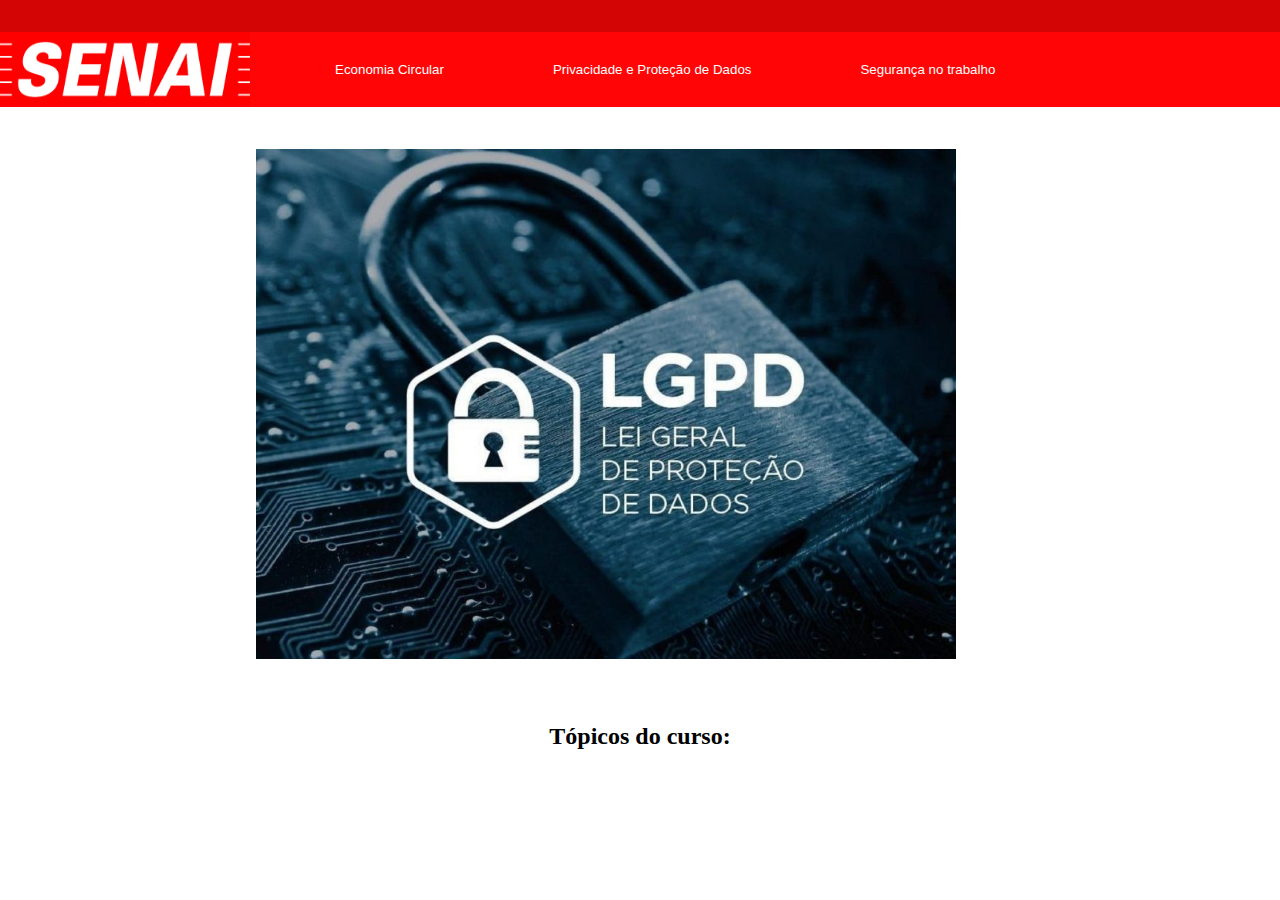
==== lgpd.html @ a4773205 "atualizacao1-gui" ====
<!DOCTYPE html>
<html lang="pt-br" dir="ltr">
<head>
    <title>Senai | Segurança no Trabalho </title>
    <meta charset="UTF-8">
    <meta name="viewport" content="width=device-width, initial-scale=1.0">
    <link rel="stylesheet" href="assets/css/lgpd.css">
</head>
<body>
    <header class="cabecalho">
        
    </header>
    <section class="secao">
        <img class="senai" src="assets/img/Banner Informativo.png" alt="Logo da instituição SENAI-SP">
        <nav>
            <a href=""><button class="botao">Economia Circular</button></a>
            <a href=""><button class="botao">Privacidade e Proteção de Dados </button></a>
            <a href=""><button class="botao">Segurança no trabalho</button></a>
        </nav>
    </section>
    <section class="secao1"></section>
    <section class="imagem">
        <img class="fotolgpd" src="assets/img/lgpd-vanzolini-1200x874-1-1024x746.jpg" alt="">
    </section>
    <section class="outrasection">
        <h2>Tópicos do curso:</h2>
    </section>
</body>
</html>
---- assets/css/lgpd.css ----
* {
    margin: 0;
    padding: 0;
}

header.cabecalho {
    background-color: #d40505;
    padding: 1em;
}

section nav a button.botao {
    background-color: #ff0505; 
    color: white; 
    padding: 10px 20px; 
    border-style: none; 
    border-radius: 10px;
    cursor: pointer; 
    transition: 0.3s ease, 0.3s ease; 
    margin-top: 20px;
    margin-left: 65px;
}

section nav a button.botao:hover {
    background-color: #d40505; 
    transform: scale(1.05); 
}
    

section img.senai {
    width: 250px;
    height: 75px;
}

section.secao{
    text-align: none;
    display:flex;

}

section {
    background-color: #ff0505;
}

section.secao1 {
    background-color:white;
    padding: 1px;
}
img.fotolgpd {
    width: 700px;
    padding-top: 40px;
    padding-left: 256px;
    padding-right: 300px;
    padding-bottom: 60px;
}
section.imagem {
    background-color: white;
}
section h2 {
    text-align: center;
}
section.outrasection {
    background-color: white;
}
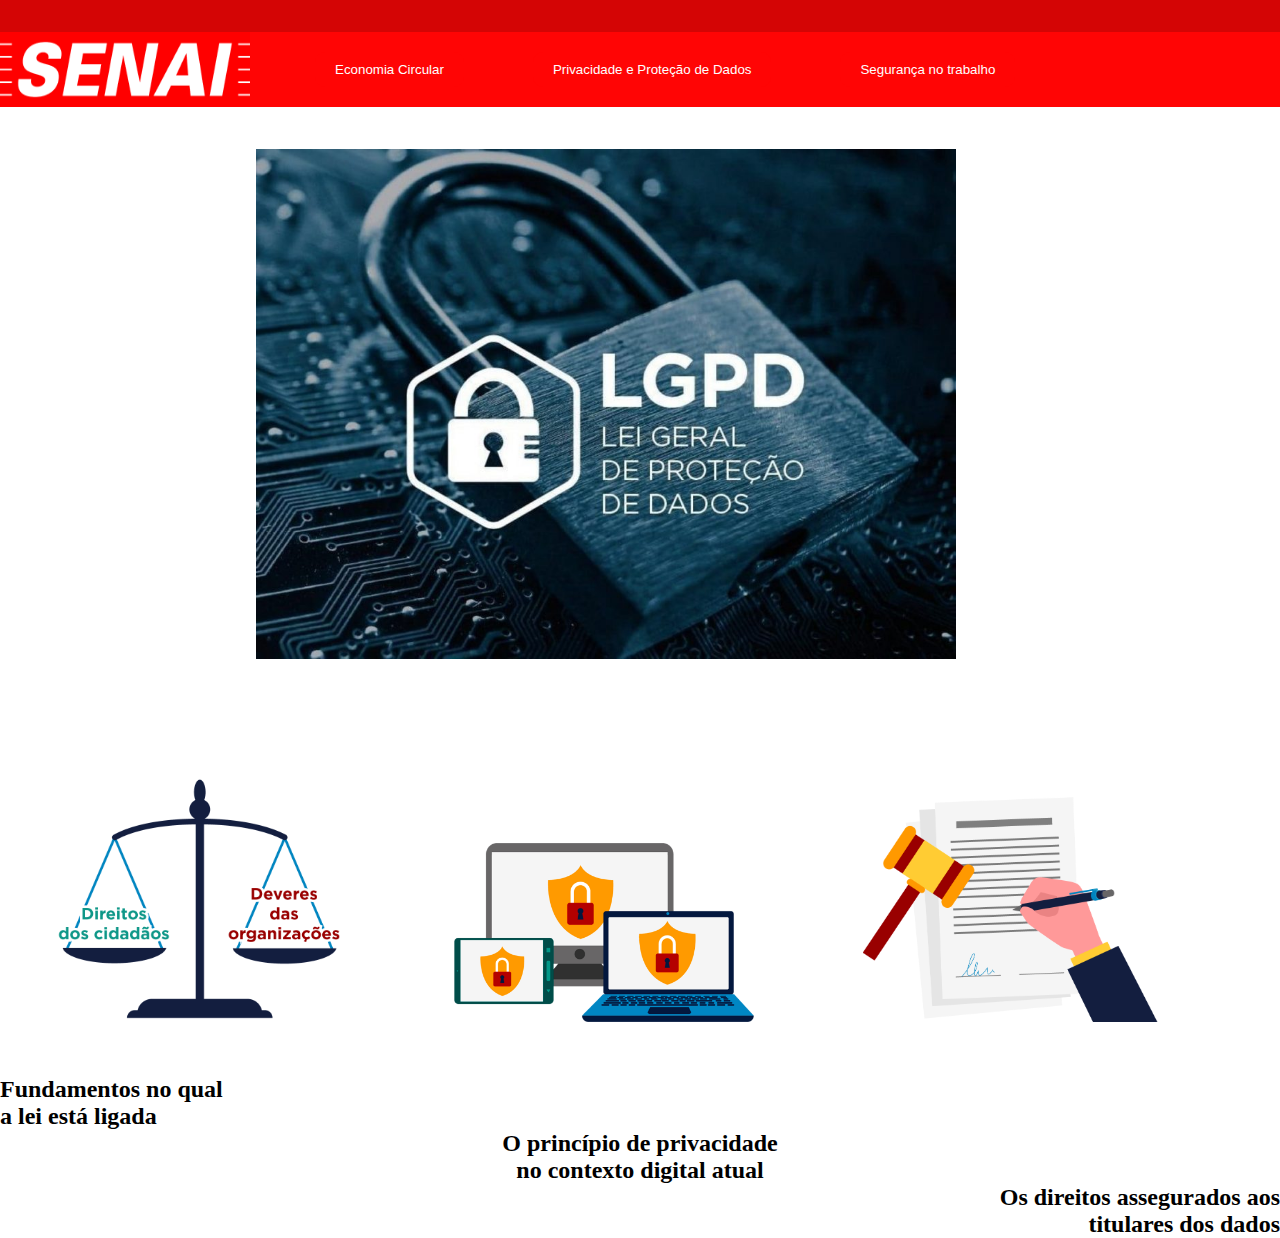
==== commit 9bd31040: "atualização3" ====
--- a/lgpd.html
+++ b/lgpd.html
@@ -13,17 +13,23 @@
     <section class="secao">
         <img class="senai" src="assets/img/Banner Informativo.png" alt="Logo da instituição SENAI-SP">
         <nav>
-            <a href=""><button class="botao">Economia Circular</button></a>
-            <a href=""><button class="botao">Privacidade e Proteção de Dados </button></a>
-            <a href=""><button class="botao">Segurança no trabalho</button></a>
+            <a href="economia.html"><button class="botao">Economia Circular</button></a>
+            <a href="lgpd.html"><button class="botao">Privacidade e Proteção de Dados </button></a>
+            <a href="index.html"><button class="botao">Segurança no trabalho</button></a>
         </nav>
     </section>
     <section class="secao1"></section>
     <section class="imagem">
         <img class="fotolgpd" src="assets/img/lgpd-vanzolini-1200x874-1-1024x746.jpg" alt="">
-    </section>
-    <section class="outrasection">
-        <h2>Tópicos do curso:</h2>
-    </section>
+        <div>
+            <img class="imagens" src="assets/img/20004-u03-a01-002-balanca.png" alt="">
+            <img class="imagens" src="assets/img/20004-u03-a01-010-seguranca.png" alt="">
+            <img class="imagens" src="assets/img/20004-u03-a01-003-assinando-lei.png" alt="">
+         </div>
+         <div>
+            <h2 class="frases">Fundamentos no qual<br>a lei está ligada</h2>
+            <h2 class="frase2">O princípio de privacidade<br>no contexto digital atual</h2>
+            <h2 class="frase3">Os direitos assegurados aos<br>titulares dos dados</h2> </h2>
+         </div>
 </body>
 </html>--- a/assets/css/lgpd.css
+++ b/assets/css/lgpd.css
@@ -60,4 +60,14 @@
 }
 section.outrasection {
     background-color: white;
+}
+.imagens {
+    width: 300px;
+    margin: 50px;
+}
+.frases {
+    text-align: left;
+}
+.frase3 {
+    text-align: right;
 }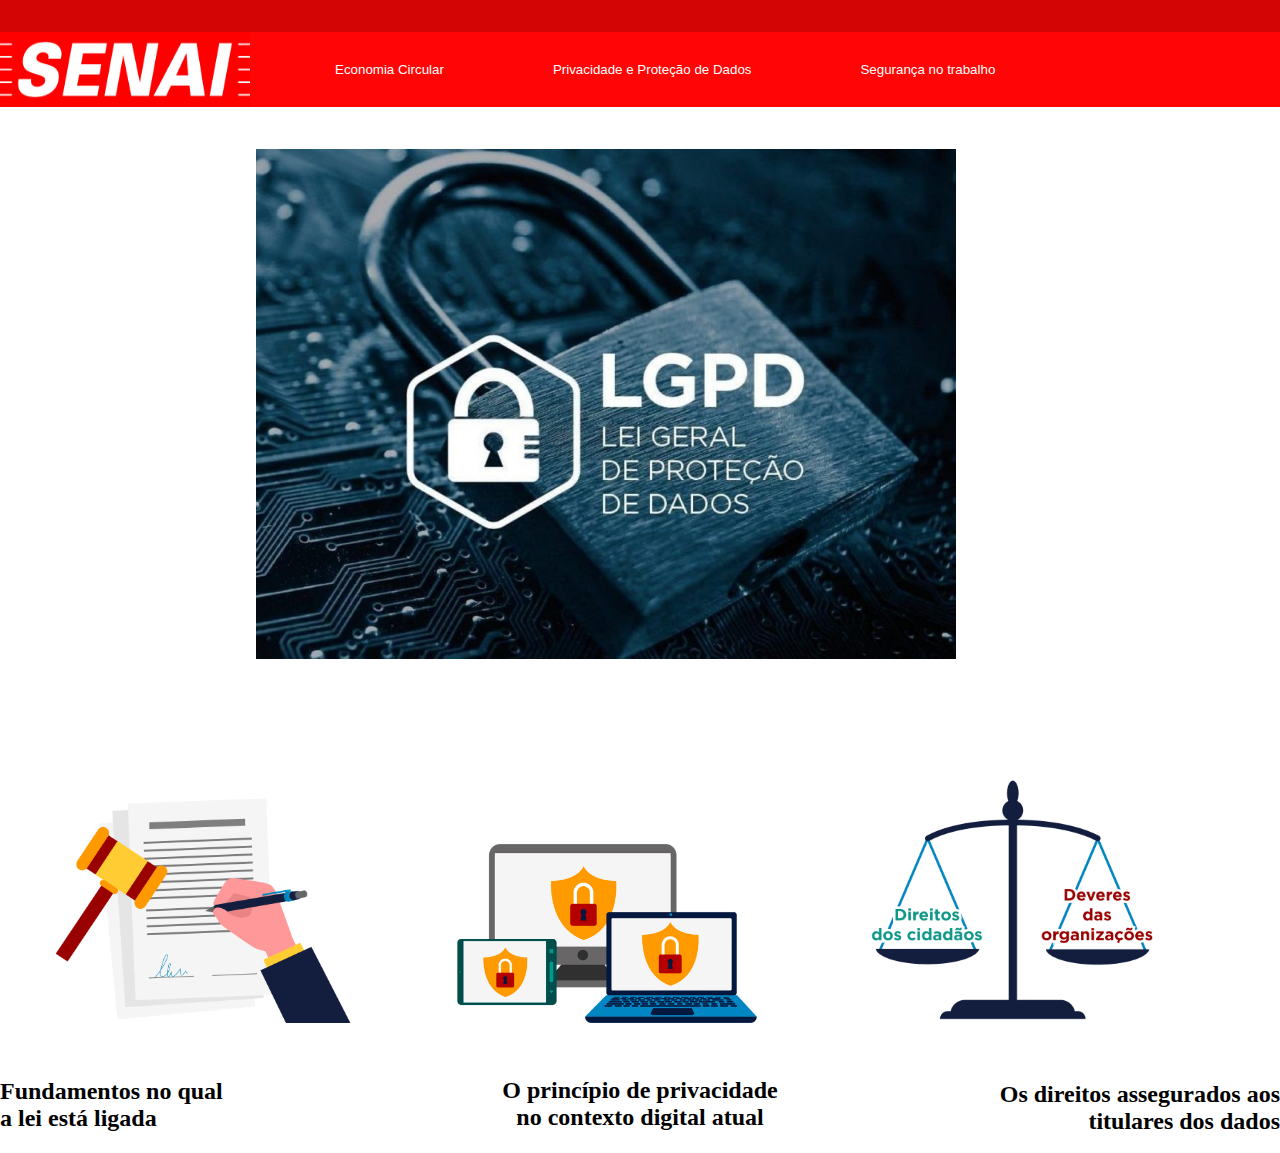
==== commit e3d5c69b: "atualização-gui145" ====
--- a/lgpd.html
+++ b/lgpd.html
@@ -22,14 +22,17 @@
     <section class="imagem">
         <img class="fotolgpd" src="assets/img/lgpd-vanzolini-1200x874-1-1024x746.jpg" alt="">
         <div>
+            <img class="imagens" src="assets/img/20004-u03-a01-003-assinando-lei.png" alt="">
+            <img class="imagens" src="assets/img/20004-u03-a01-010-seguranca.png" alt="">
             <img class="imagens" src="assets/img/20004-u03-a01-002-balanca.png" alt="">
-            <img class="imagens" src="assets/img/20004-u03-a01-010-seguranca.png" alt="">
-            <img class="imagens" src="assets/img/20004-u03-a01-003-assinando-lei.png" alt="">
          </div>
          <div>
             <h2 class="frases">Fundamentos no qual<br>a lei está ligada</h2>
             <h2 class="frase2">O princípio de privacidade<br>no contexto digital atual</h2>
             <h2 class="frase3">Os direitos assegurados aos<br>titulares dos dados</h2> </h2>
          </div>
+         <div>
+            <img src="" alt="">
+         </div>
 </body>
 </html>--- a/assets/css/lgpd.css
+++ b/assets/css/lgpd.css
@@ -63,11 +63,15 @@
 }
 .imagens {
     width: 300px;
-    margin: 50px;
+    margin: 51px;
 }
 .frases {
     text-align: left;
 }
+.frase2 {
+    margin-top: -55px;
+}
 .frase3 {
+    margin-top: -50px;
     text-align: right;
 }